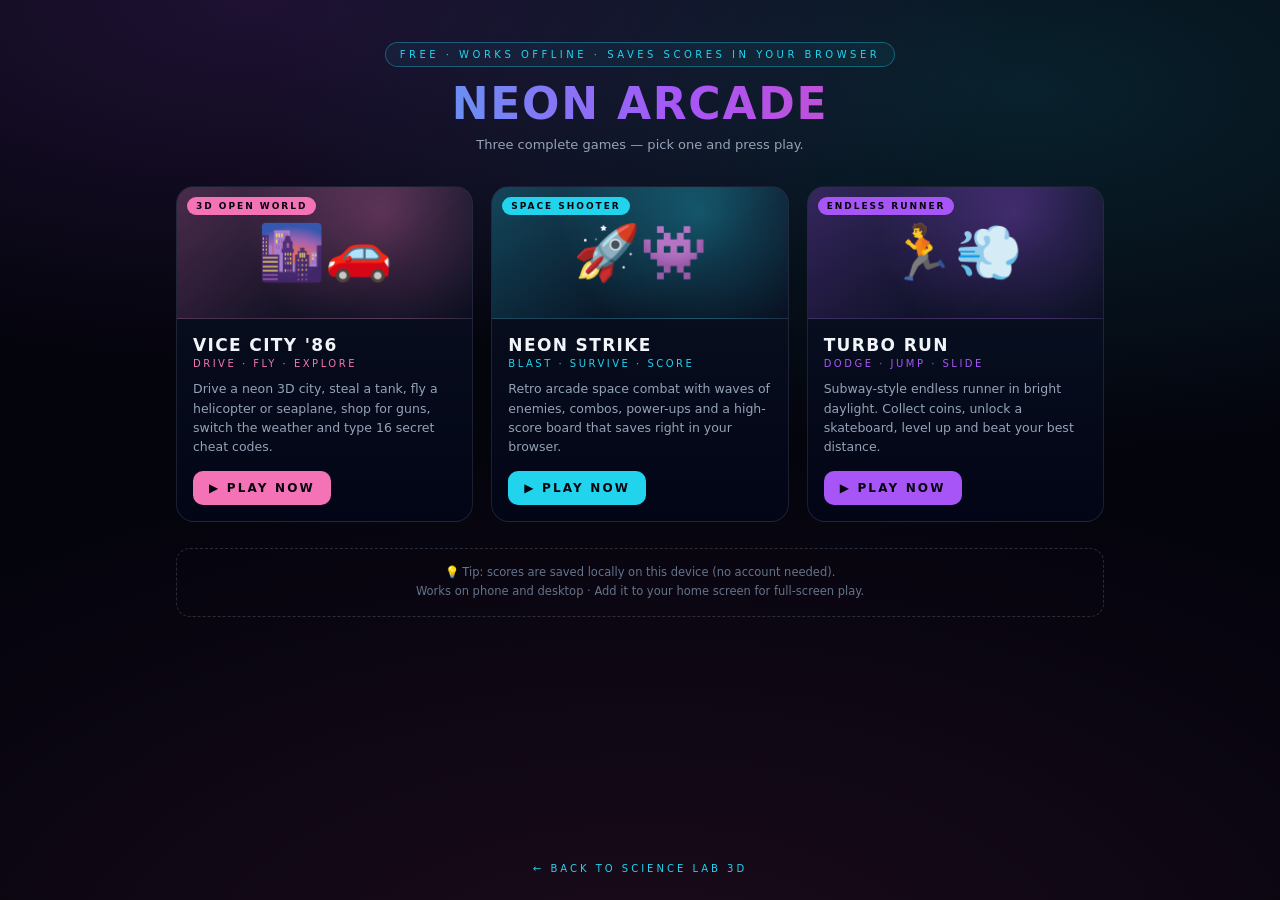
==== games/index.html @ 8fee2956 "Add Neon Arcade portal and 3 standalone games (Vice City '86, Neon Strike, Turbo Run)" ====
<!DOCTYPE html>
<html lang="en">
<head>
<meta charset="utf-8">
<meta name="viewport" content="width=device-width, initial-scale=1.0, viewport-fit=cover">
<meta name="theme-color" content="#04040d">
<title>NEON ARCADE — 3 Free Games</title>
<link rel="icon" href="data:image/svg+xml,<svg xmlns='http://www.w3.org/2000/svg' viewBox='0 0 100 100'><text y='.9em' font-size='90'>🕹️</text></svg>">
<style>
  :root { color-scheme: dark; }
  * { box-sizing: border-box; margin: 0; padding: 0; }
  html, body { min-height: 100%; }
  body {
    font-family: ui-sans-serif, system-ui, -apple-system, 'Segoe UI', Roboto, sans-serif;
    background: #04040d;
    color: #e2e8f0;
    background-image:
      radial-gradient(ellipse 60% 40% at 20% 0%, rgba(168,85,247,.16), transparent),
      radial-gradient(ellipse 60% 40% at 80% 10%, rgba(34,211,238,.14), transparent),
      radial-gradient(ellipse 80% 60% at 50% 110%, rgba(236,72,153,.10), transparent);
    display: flex; flex-direction: column;
    min-height: 100vh;
  }
  .wrap { width: 100%; max-width: 960px; margin: 0 auto; padding: 24px 16px 40px; flex: 1; }
  header { text-align: center; padding: 18px 0 6px; }
  .kicker {
    display: inline-block; font-size: 10px; letter-spacing: .35em; color: #22d3ee;
    border: 1px solid rgba(34,211,238,.35); border-radius: 999px; padding: 6px 14px;
    text-transform: uppercase; margin-bottom: 14px; background: rgba(34,211,238,.06);
  }
  h1 {
    font-size: clamp(26px, 6vw, 44px); line-height: 1.05; font-weight: 900;
    letter-spacing: .04em;
    background: linear-gradient(90deg, #22d3ee, #a855f7 55%, #ec4899);
    -webkit-background-clip: text; background-clip: text; color: transparent;
    text-transform: uppercase;
  }
  .sub { color: #94a3b8; font-size: 13px; margin-top: 10px; }
  .grid { display: grid; grid-template-columns: 1fr; gap: 18px; margin-top: 28px; }
  @media (min-width: 720px) { .grid { grid-template-columns: repeat(3, 1fr); } }
  .card {
    position: relative; display: block; text-decoration: none; color: inherit;
    border: 1px solid rgba(148,163,184,.16); border-radius: 18px; overflow: hidden;
    background: linear-gradient(180deg, rgba(15,23,42,.72), rgba(2,6,23,.9));
    transition: transform .18s ease, border-color .18s ease, box-shadow .18s ease;
  }
  .card:hover { transform: translateY(-4px); border-color: var(--glow); box-shadow: 0 12px 40px -12px var(--glow); }
  .art {
    height: 132px; display: flex; align-items: center; justify-content: center;
    font-size: 54px; background:
      linear-gradient(135deg, color-mix(in srgb, var(--glow) 26%, transparent), transparent 70%),
      radial-gradient(circle at 70% 20%, color-mix(in srgb, var(--glow) 30%, transparent), transparent 60%);
    border-bottom: 1px solid rgba(148,163,184,.12);
  }
  .badge {
    position: absolute; top: 10px; left: 10px; font-size: 9px; font-weight: 800;
    letter-spacing: .22em; padding: 4px 9px; border-radius: 999px;
    background: var(--glow); color: #04040d;
  }
  .pad { padding: 16px; }
  .card h2 { font-size: 17px; letter-spacing: .08em; text-transform: uppercase; color: #f1f5f9; }
  .tag { font-size: 10px; letter-spacing: .25em; color: var(--glow); margin-top: 3px; text-transform: uppercase; }
  .card p { font-size: 12.5px; color: #94a3b8; line-height: 1.55; margin-top: 10px; }
  .play {
    margin-top: 14px; display: inline-flex; align-items: center; gap: 8px;
    font-size: 12px; font-weight: 800; letter-spacing: .18em; text-transform: uppercase;
    color: #04040d; background: var(--glow); padding: 10px 16px; border-radius: 10px;
  }
  .note {
    margin-top: 26px; text-align: center; font-size: 11.5px; color: #64748b; line-height: 1.7;
    border: 1px dashed rgba(148,163,184,.25); border-radius: 14px; padding: 14px 16px;
  }
  footer { text-align: center; padding: 18px 0 26px; font-size: 10px; letter-spacing: .3em; color: #475569; text-transform: uppercase; }
  footer a { color: #22d3ee; text-decoration: none; }
</style>
</head>
<body>
  <div class="wrap">
    <header>
      <span class="kicker">Free · Works offline · Saves scores in your browser</span>
      <h1>Neon Arcade</h1>
      <p class="sub">Three complete games — pick one and press play.</p>
    </header>

    <div class="grid">
      <a class="card" style="--glow:#f472b6" href="./vice-city/index.html">
        <span class="badge">3D OPEN WORLD</span>
        <div class="art">🌆🚗</div>
        <div class="pad">
          <h2>Vice City '86</h2>
          <div class="tag">Drive · Fly · Explore</div>
          <p>Drive a neon 3D city, steal a tank, fly a helicopter or seaplane, shop for guns, switch the weather and type 16 secret cheat codes.</p>
          <span class="play">▶ Play now</span>
        </div>
      </a>

      <a class="card" style="--glow:#22d3ee" href="./neon-strike/index.html">
        <span class="badge">SPACE SHOOTER</span>
        <div class="art">🚀👾</div>
        <div class="pad">
          <h2>Neon Strike</h2>
          <div class="tag">Blast · Survive · Score</div>
          <p>Retro arcade space combat with waves of enemies, combos, power-ups and a high-score board that saves right in your browser.</p>
          <span class="play">▶ Play now</span>
        </div>
      </a>

      <a class="card" style="--glow:#a855f7" href="./turbo-run/index.html">
        <span class="badge">ENDLESS RUNNER</span>
        <div class="art">🏃💨</div>
        <div class="pad">
          <h2>Turbo Run</h2>
          <div class="tag">Dodge · Jump · Slide</div>
          <p>Subway-style endless runner in bright daylight. Collect coins, unlock a skateboard, level up and beat your best distance.</p>
          <span class="play">▶ Play now</span>
        </div>
      </a>
    </div>

    <div class="note">
      💡 Tip: scores are saved locally on this device (no account needed).<br>
      Works on phone and desktop · Add it to your home screen for full-screen play.
    </div>
  </div>
  <footer><a href="../">← Back to Science Lab 3D</a></footer>
</body>
</html>
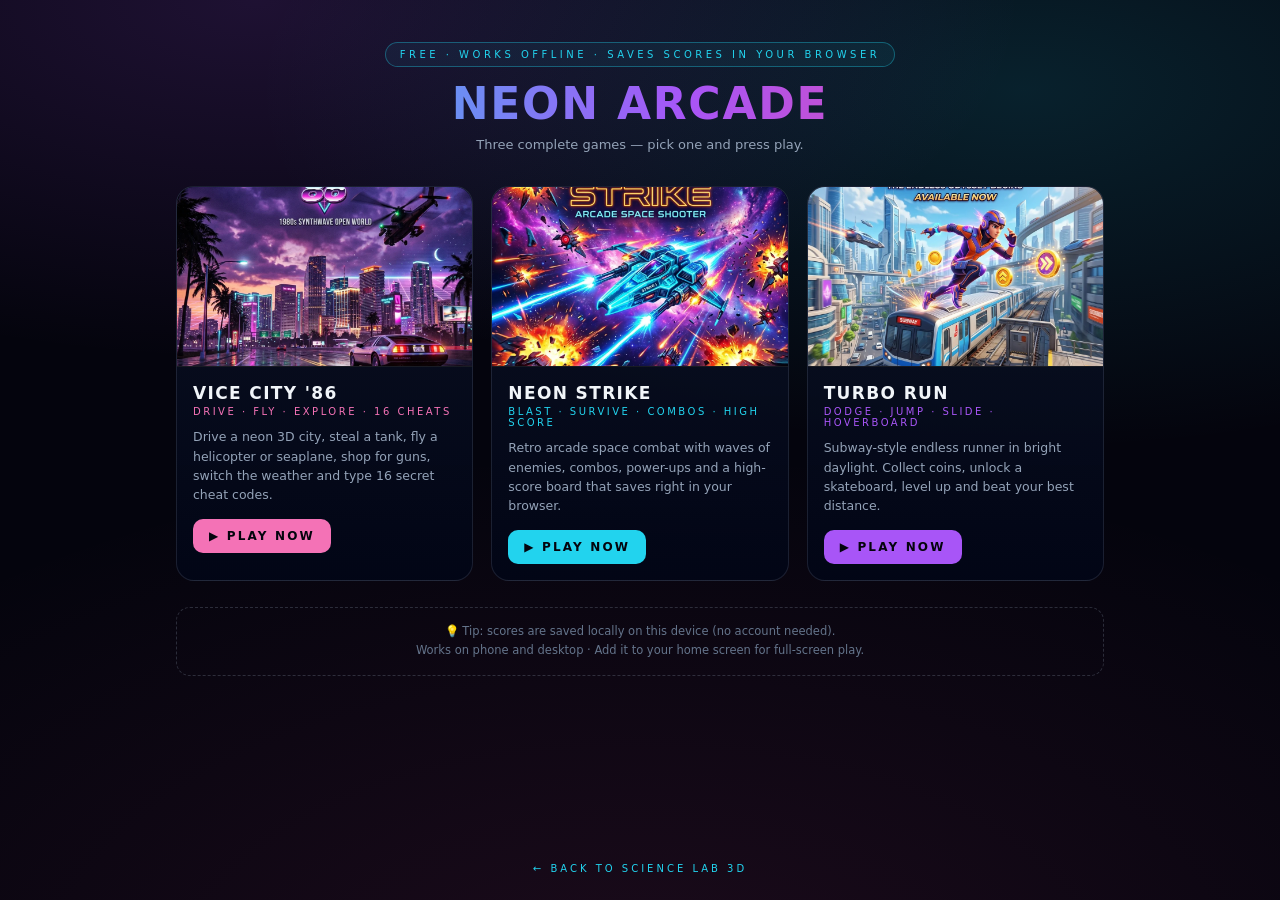
==== commit d3315540: "Add massive visual game cards with high-res cover artwork on homepage and arcade portal" ====
--- a/games/index.html
+++ b/games/index.html
@@ -46,11 +46,9 @@
   }
   .card:hover { transform: translateY(-4px); border-color: var(--glow); box-shadow: 0 12px 40px -12px var(--glow); }
   .art {
-    height: 132px; display: flex; align-items: center; justify-content: center;
-    font-size: 54px; background:
-      linear-gradient(135deg, color-mix(in srgb, var(--glow) 26%, transparent), transparent 70%),
-      radial-gradient(circle at 70% 20%, color-mix(in srgb, var(--glow) 30%, transparent), transparent 60%);
-    border-bottom: 1px solid rgba(148,163,184,.12);
+    height: 180px; position: relative; overflow: hidden;
+    background: #020308;
+    border-bottom: 1px solid rgba(148,163,184,.15);
   }
   .badge {
     position: absolute; top: 10px; left: 10px; font-size: 9px; font-weight: 800;
@@ -85,10 +83,15 @@
     <div class="grid">
       <a class="card" style="--glow:#f472b6" href="./vice-city/index.html">
         <span class="badge">3D OPEN WORLD</span>
-        <div class="art">🌆🚗</div>
+        <div class="art">
+          <picture>
+            <source srcset="assets/vice-city-cover.webp" type="image/webp">
+            <img src="assets/vice-city-cover.jpg" alt="Vice City '86" style="width:100%;height:100%;object-fit:cover;display:block;">
+          </picture>
+        </div>
         <div class="pad">
           <h2>Vice City '86</h2>
-          <div class="tag">Drive · Fly · Explore</div>
+          <div class="tag">Drive · Fly · Explore · 16 Cheats</div>
           <p>Drive a neon 3D city, steal a tank, fly a helicopter or seaplane, shop for guns, switch the weather and type 16 secret cheat codes.</p>
           <span class="play">▶ Play now</span>
         </div>
@@ -96,10 +99,15 @@
 
       <a class="card" style="--glow:#22d3ee" href="./neon-strike/index.html">
         <span class="badge">SPACE SHOOTER</span>
-        <div class="art">🚀👾</div>
+        <div class="art">
+          <picture>
+            <source srcset="assets/neon-strike-cover.webp" type="image/webp">
+            <img src="assets/neon-strike-cover.jpg" alt="Neon Strike" style="width:100%;height:100%;object-fit:cover;display:block;">
+          </picture>
+        </div>
         <div class="pad">
           <h2>Neon Strike</h2>
-          <div class="tag">Blast · Survive · Score</div>
+          <div class="tag">Blast · Survive · Combos · High Score</div>
           <p>Retro arcade space combat with waves of enemies, combos, power-ups and a high-score board that saves right in your browser.</p>
           <span class="play">▶ Play now</span>
         </div>
@@ -107,10 +115,15 @@
 
       <a class="card" style="--glow:#a855f7" href="./turbo-run/index.html">
         <span class="badge">ENDLESS RUNNER</span>
-        <div class="art">🏃💨</div>
+        <div class="art">
+          <picture>
+            <source srcset="assets/turbo-run-cover.webp" type="image/webp">
+            <img src="assets/turbo-run-cover.jpg" alt="Turbo Run" style="width:100%;height:100%;object-fit:cover;display:block;">
+          </picture>
+        </div>
         <div class="pad">
           <h2>Turbo Run</h2>
-          <div class="tag">Dodge · Jump · Slide</div>
+          <div class="tag">Dodge · Jump · Slide · Hoverboard</div>
           <p>Subway-style endless runner in bright daylight. Collect coins, unlock a skateboard, level up and beat your best distance.</p>
           <span class="play">▶ Play now</span>
         </div>
